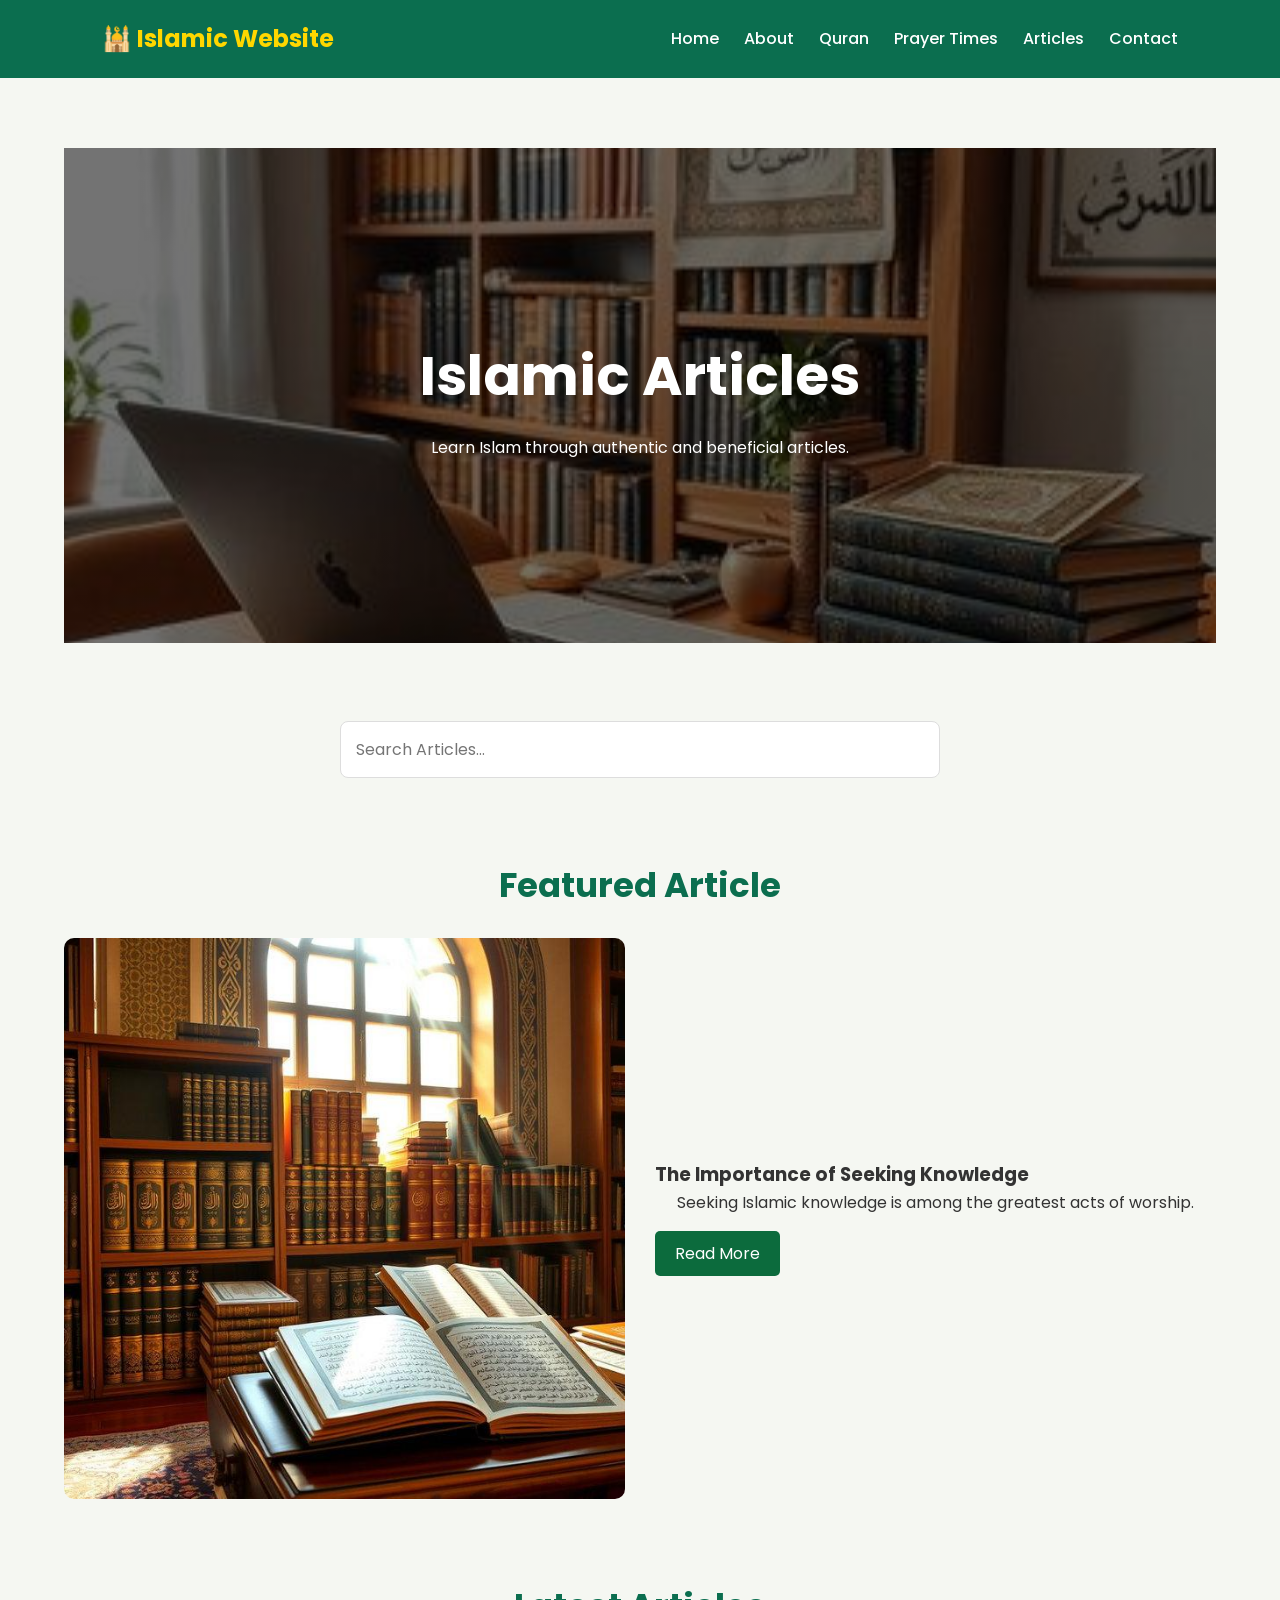
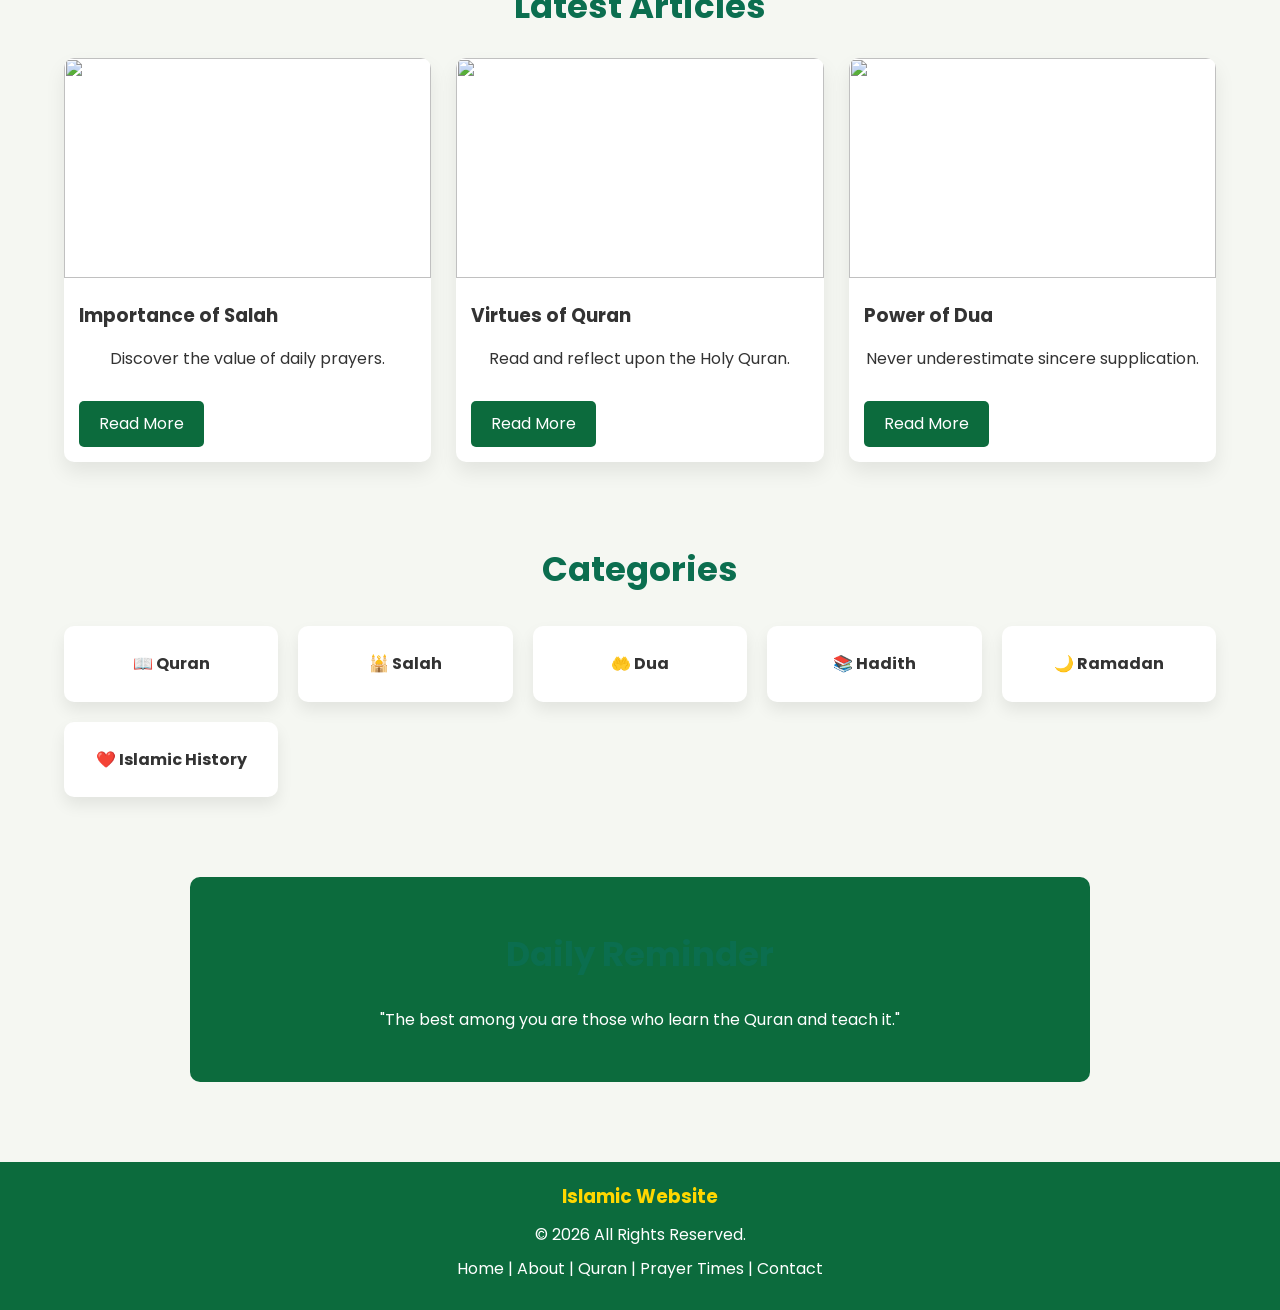
==== articles.html @ 06e0e1b9 "Rename files for GitHub Pages" ====
<!DOCTYPE html>
<html lang="en">
<head>

<meta charset="UTF-8">
<meta name="viewport" content="width=device-width, initial-scale=1.0">

<title>Articles</title>

<link rel="stylesheet" href="style.css">
<link rel="stylesheet" href="articles.css">

</head>

<body>

<header>

<div class="logo">
<h2>🕌 Islamic Website</h2>
</div>

<nav>

<ul>

<li><a href="index.html">Home</a></li>
<li><a href="about.html">About</a></li>
<li><a href="quran.html">Quran</a></li>
<li><a href="prayer.html">Prayer Times</a></li>
<li><a href="articles.html" class="active">Articles</a></li>
<li><a href="contact.html">Contact</a></li>

</ul>

</nav>

</header>

<section class="article-hero">

<h1>Islamic Articles</h1>

<p>

Learn Islam through authentic and beneficial articles.

</p>

</section>

<section class="search">

<input type="text" placeholder="Search Articles...">

</section>

<section class="featured">

<h2>Featured Article</h2>

<div class="featured-card">

<img src="featured article.jpg">

<div>

<h3>The Importance of Seeking Knowledge</h3>

<p>

Seeking Islamic knowledge is among the greatest acts of worship.

</p>

<a href="#">Read More</a>

</div>

</div>

</section>

<section class="articles">

<h2>Latest Articles</h2>

<div class="grid">

<div class="card">

<img src="article1.jpg">

<h3>Importance of Salah</h3>

<p>Discover the value of daily prayers.</p>

<a href="#">Read More</a>

</div>

<div class="card">

<img src="article2.jpg">

<h3>Virtues of Quran</h3>

<p>Read and reflect upon the Holy Quran.</p>

<a href="#">Read More</a>

</div>

<div class="card">

<img src="article3.jpg">

<h3>Power of Dua</h3>

<p>Never underestimate sincere supplication.</p>

<a href="#">Read More</a>

</div>

</div>

</section>

<section class="categories">

<h2>Categories</h2>

<div class="category-grid">

<div>📖 Quran</div>

<div>🕌 Salah</div>

<div>🤲 Dua</div>

<div>📚 Hadith</div>

<div>🌙 Ramadan</div>

<div>❤️ Islamic History</div>

</div>

</section>

<section class="quote">

<h2>Daily Reminder</h2>

<p>

"The best among you are those who learn the Quran and teach it."

</p>

</section>

   <footer>

        <h3>Islamic Website</h3>

        <p>© 2026 All Rights Reserved.</p>

        <p>
            Home |
            About |
            Quran |
            Prayer Times |
            Contact
        </p>

    </footer>

</body>
</html>
---- style.css ----
/* Google Font */
@import url('https://fonts.googleapis.com/css2?family=Poppins:wght@300;400;500;600;700&display=swap');

*{
    margin:0;
    padding:0;
    box-sizing:border-box;
    font-family:'Poppins',sans-serif;
}

body{
    background:#f5f7f2;
    color:#333;
    line-height:1.6;
}

/* Header */

header{
    background:#0b6e4f;
    color:#fff;
    display:flex;
    justify-content:space-between;
    align-items:center;
    padding:20px 8%;
    position:sticky;
    top:0;
}

.logo h2{
    color:#ffd700;
}

nav ul{
    list-style:none;
    display:flex;
    gap:25px;
}

nav ul li a{
    text-decoration:none;
    color:#fff;
    font-weight:500;
    transition:.3s;
}

nav ul li a:hover{
    color:#ffd700;
}

/* Hero */

.hero{
    height:90vh;
    display:flex;
    flex-direction:column;
    justify-content:center;
    align-items:center;
    text-align:center;
    background:linear-gradient(rgba(0,0,0,.6),rgba(0,0,0,.6)),
    url(mosque.jpg) center/cover;
    color:#fff;
    padding:20px;
}

.hero h1{
    font-size:52px;
    margin-bottom:20px;
}

.hero p{
    font-size:20px;
    margin-bottom:30px;
}

.hero button{
    padding:14px 35px;
    border:none;
    background:#ffd700;
    color:#0b6e4f;
    font-size:18px;
    border-radius:6px;
    cursor:pointer;
    transition:.3s;
}

.hero button:hover{
    background:white;
}

/* Sections */

section{
    width:90%;
    max-width:1200px;
    margin:70px auto;
}

section h2{
    text-align:center;
    color:#0b6e4f;
    margin-bottom:25px;
    font-size:34px;
}

section p{
    text-align:center;
}

/* Prayer Table */

table{
    width:100%;
    border-collapse:collapse;
    margin-top:20px;
}

table th{
    background:#0b6e4f;
    color:#fff;
}

table th,
table td{
    padding:15px;
    text-align:center;
    border:1px solid #ddd;
}

/* Services */

.services{
    display:grid;
    grid-template-columns:repeat(auto-fit,minmax(250px,1fr));
    gap:20px;
}

.services-section h2{
    text-align: center;
    font-size: 40px;
    color: #0b6e4f;
    margin-bottom: 40px;
}

.services article{
    background:white;
    padding:25px;
    border-radius:10px;
    box-shadow:0 0 10px rgba(0,0,0,.1);
    text-align:center;
}

.services article h3{
    color:#0b6e4f;
    margin-bottom:15px;
}

/* Articles */

.articles article{
    background:white;
    margin-bottom:20px;
    padding:20px;
    border-left:5px solid #0b6e4f;
    border-radius:8px;
}

/* Gallery */

.gallery{
    display:grid;
    grid-template-columns:repeat(auto-fit,minmax(250px,1fr));
    gap:20px;
}
.gallery-section{
    width:90%;
    max-width:1200px;
    margin:70px auto;
}

.gallery-section h2{
    text-align:center;
    color:#0b6e4f;
    font-size:40px;
    margin-bottom:40px;
}
.gallery img{
    width:100%;
    height:250px;
    object-fit:cover;
    border-radius:10px;
    transition:.3s;
}

.gallery img:hover{
    transform:scale(1.05);
}

/* Contact */

form{
    max-width:700px;
    margin:auto;
}

input,
textarea{
    width:100%;
    padding:14px;
    margin-top:8px;
    margin-bottom:20px;
    border:1px solid #ccc;
    border-radius:6px;
}

form button{
    background:#0b6e4f;
    color:white;
    padding:14px 30px;
    border:none;
    border-radius:6px;
    cursor:pointer;
}

form button:hover{
    background:#08563d;
}

/* Footer */

footer{
    background:#0b6e4f;
    color:white;
    text-align:center;
    padding:30px;
    margin-top:60px;
}

footer h3{
    color:#ffd700;
    margin-bottom:10px;
}

footer p{
    margin:8px 0;
}

/* Responsive */

@media(max-width:768px){

header{
    flex-direction:column;
    gap:15px;
}

nav ul{
    flex-wrap:wrap;
    justify-content:center;
}

.hero h1{
    font-size:36px;
}

.hero p{
    font-size:18px;
}

section h2{
    font-size:28px;
}

}
---- articles.css ----
.article-hero{
height:55vh;
background:linear-gradient(rgba(0,0,0,.55),rgba(0,0,0,.55)),url("articles.jpg");
background-size:cover;
background-position:center;
display:flex;
flex-direction:column;
justify-content:center;
align-items:center;
color:white;
text-align:center;
}

.article-hero h1{
font-size:55px;
margin-bottom:15px;
}

.search{
width:90%;
max-width:600px;
margin:50px auto;
}

.search input{
width:100%;
padding:15px;
border:1px solid #ddd;
border-radius:8px;
font-size:16px;
}

.featured{
width:90%;
margin:60px auto;
}

.featured-card{
display:grid;
grid-template-columns:1fr 1fr;
gap:30px;
align-items:center;
}

.featured-card img{
width:100%;
border-radius:10px;
}

.featured-card a{
display:inline-block;
margin-top:15px;
background:#0c6b3d;
color:#fff;
padding:10px 20px;
text-decoration:none;
border-radius:5px;
}

.articles{
width:90%;
margin:80px auto;
}

.grid{
display:grid;
grid-template-columns:repeat(auto-fit,minmax(280px,1fr));
gap:25px;
}

.card{
background:white;
border-radius:10px;
overflow:hidden;
box-shadow:0 10px 20px rgba(0,0,0,.08);
transition:.3s;
}

.card:hover{
transform:translateY(-8px);
}

.card img{
width:100%;
height:220px;
object-fit:cover;
}

.card h3,
.card p,
.card a{
margin:15px;
}

.card a{
display:inline-block;
background:#0c6b3d;
color:white;
padding:10px 20px;
text-decoration:none;
border-radius:5px;
}

.categories{
width:90%;
margin:80px auto;
text-align:center;
}

.category-grid{
display:grid;
grid-template-columns:repeat(auto-fit,minmax(180px,1fr));
gap:20px;
margin-top:30px;
}

.category-grid div{
background:white;
padding:25px;
border-radius:10px;
font-weight:bold;
box-shadow:0 8px 16px rgba(0,0,0,.08);
}

.quote{
width:90%;
max-width:900px;
margin:80px auto;
background:#0c6b3d;
color:white;
padding:50px;
text-align:center;
border-radius:10px;
}

footer{
background:#0c6b3d;
color:white;
text-align:center;
padding:20px;
margin-top:50px;
}
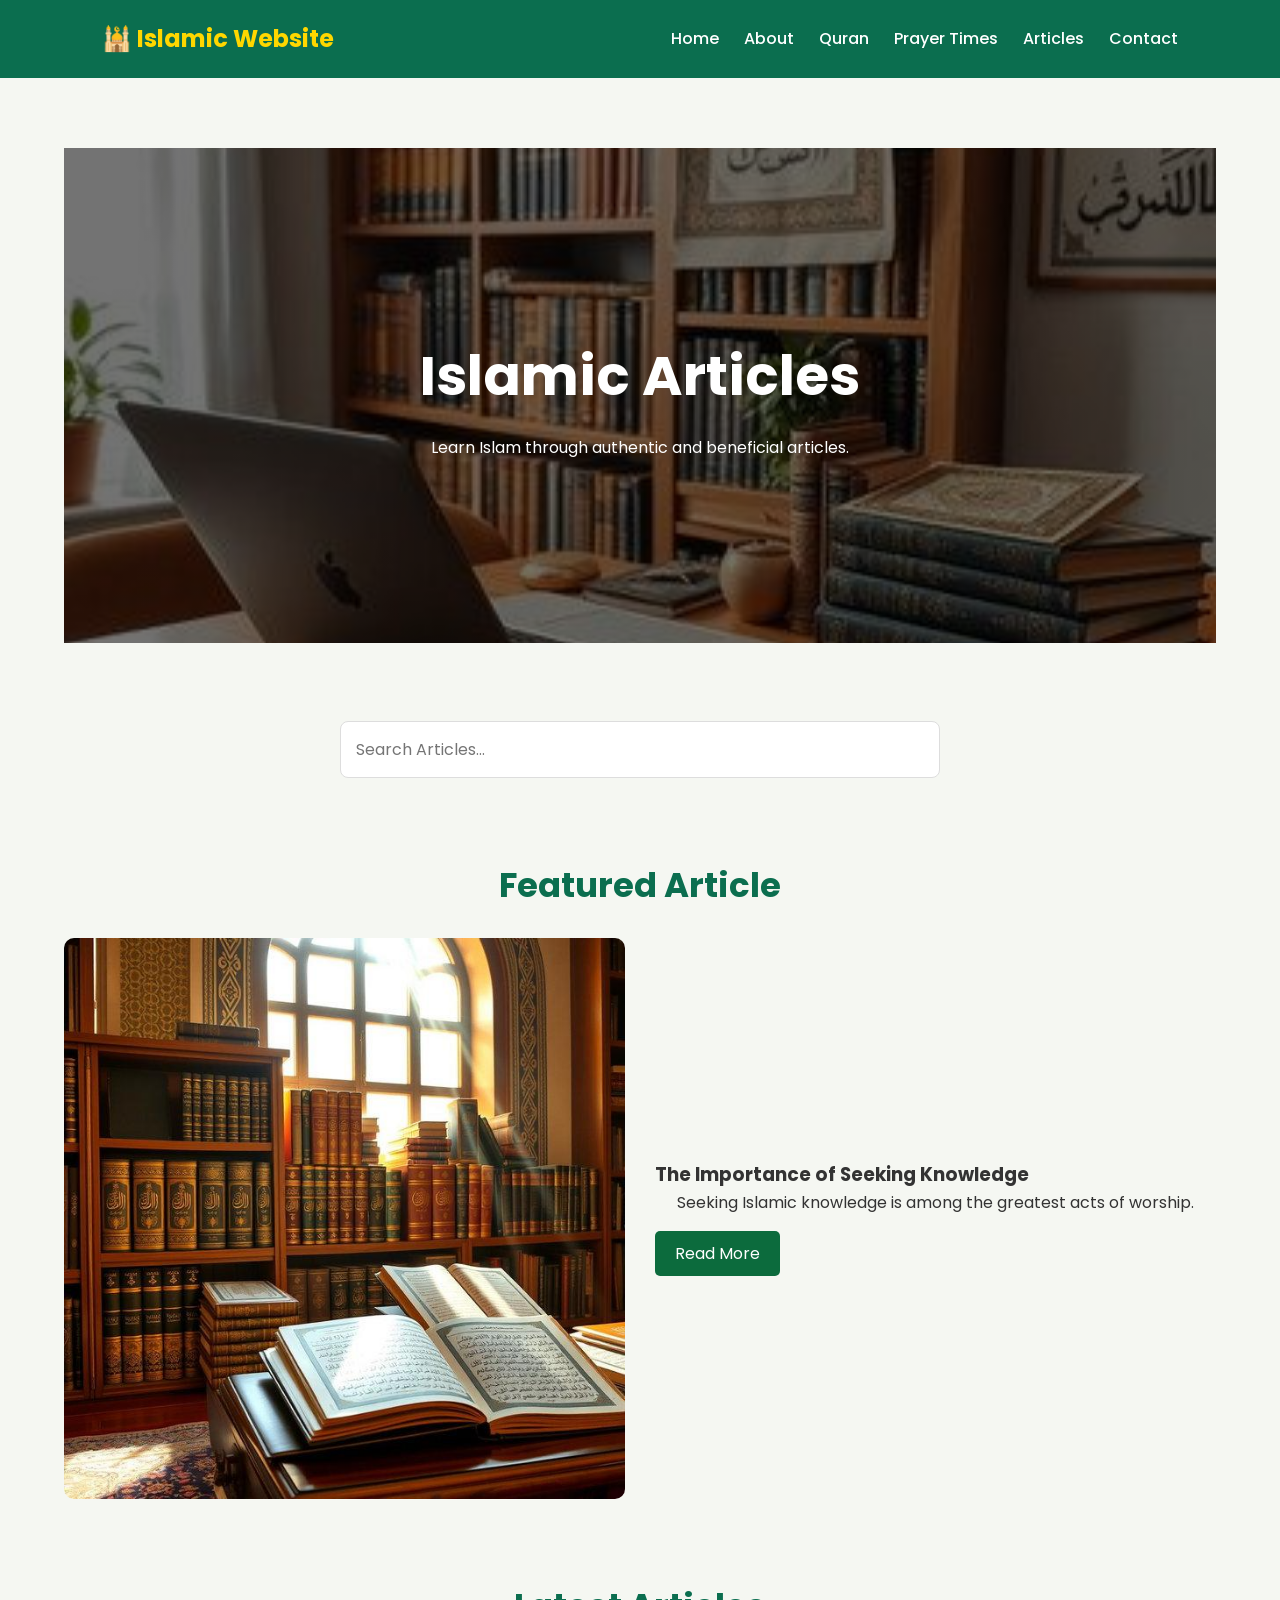
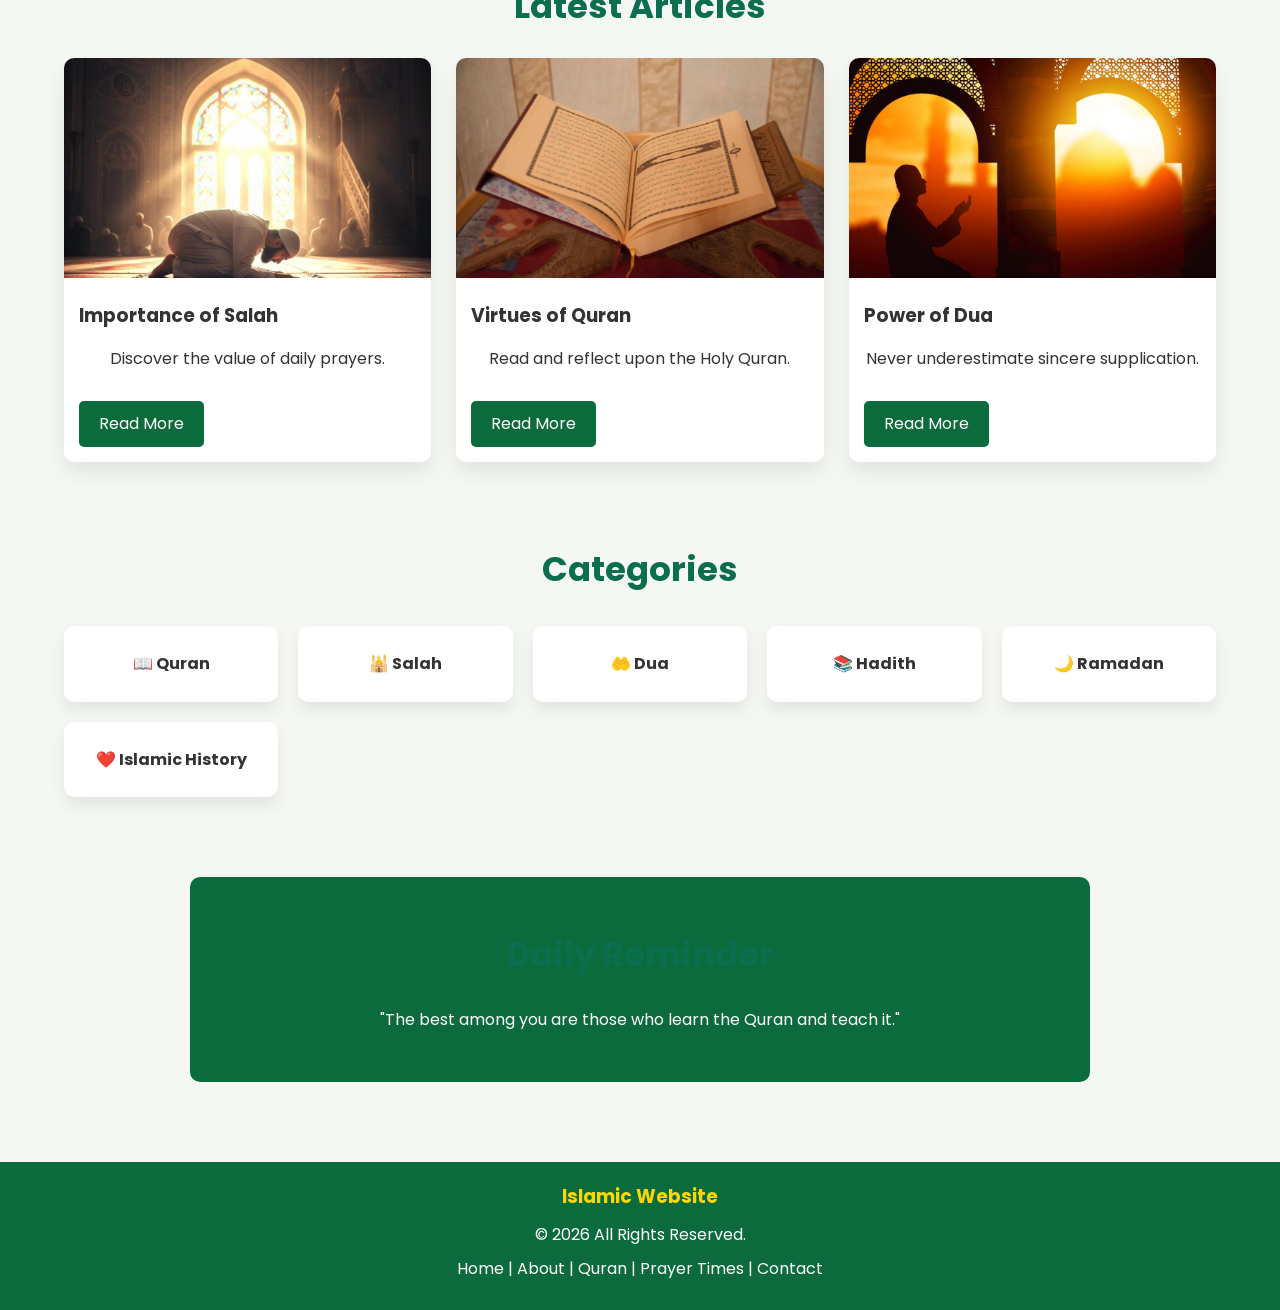
==== commit e2ee365a: "Rename files for GitHub Pages" ====
--- a/articles.html
+++ b/articles.html
@@ -89,7 +89,7 @@
 
 <div class="card">
 
-<img src="article1.jpg">
+<img src="importance of salah.jpg">
 
 <h3>Importance of Salah</h3>
 
@@ -101,7 +101,7 @@
 
 <div class="card">
 
-<img src="article2.jpg">
+<img src="Quran paak.jpg">
 
 <h3>Virtues of Quran</h3>
 
@@ -113,7 +113,7 @@
 
 <div class="card">
 
-<img src="article3.jpg">
+<img src="prayer time.jpg">
 
 <h3>Power of Dua</h3>
 
